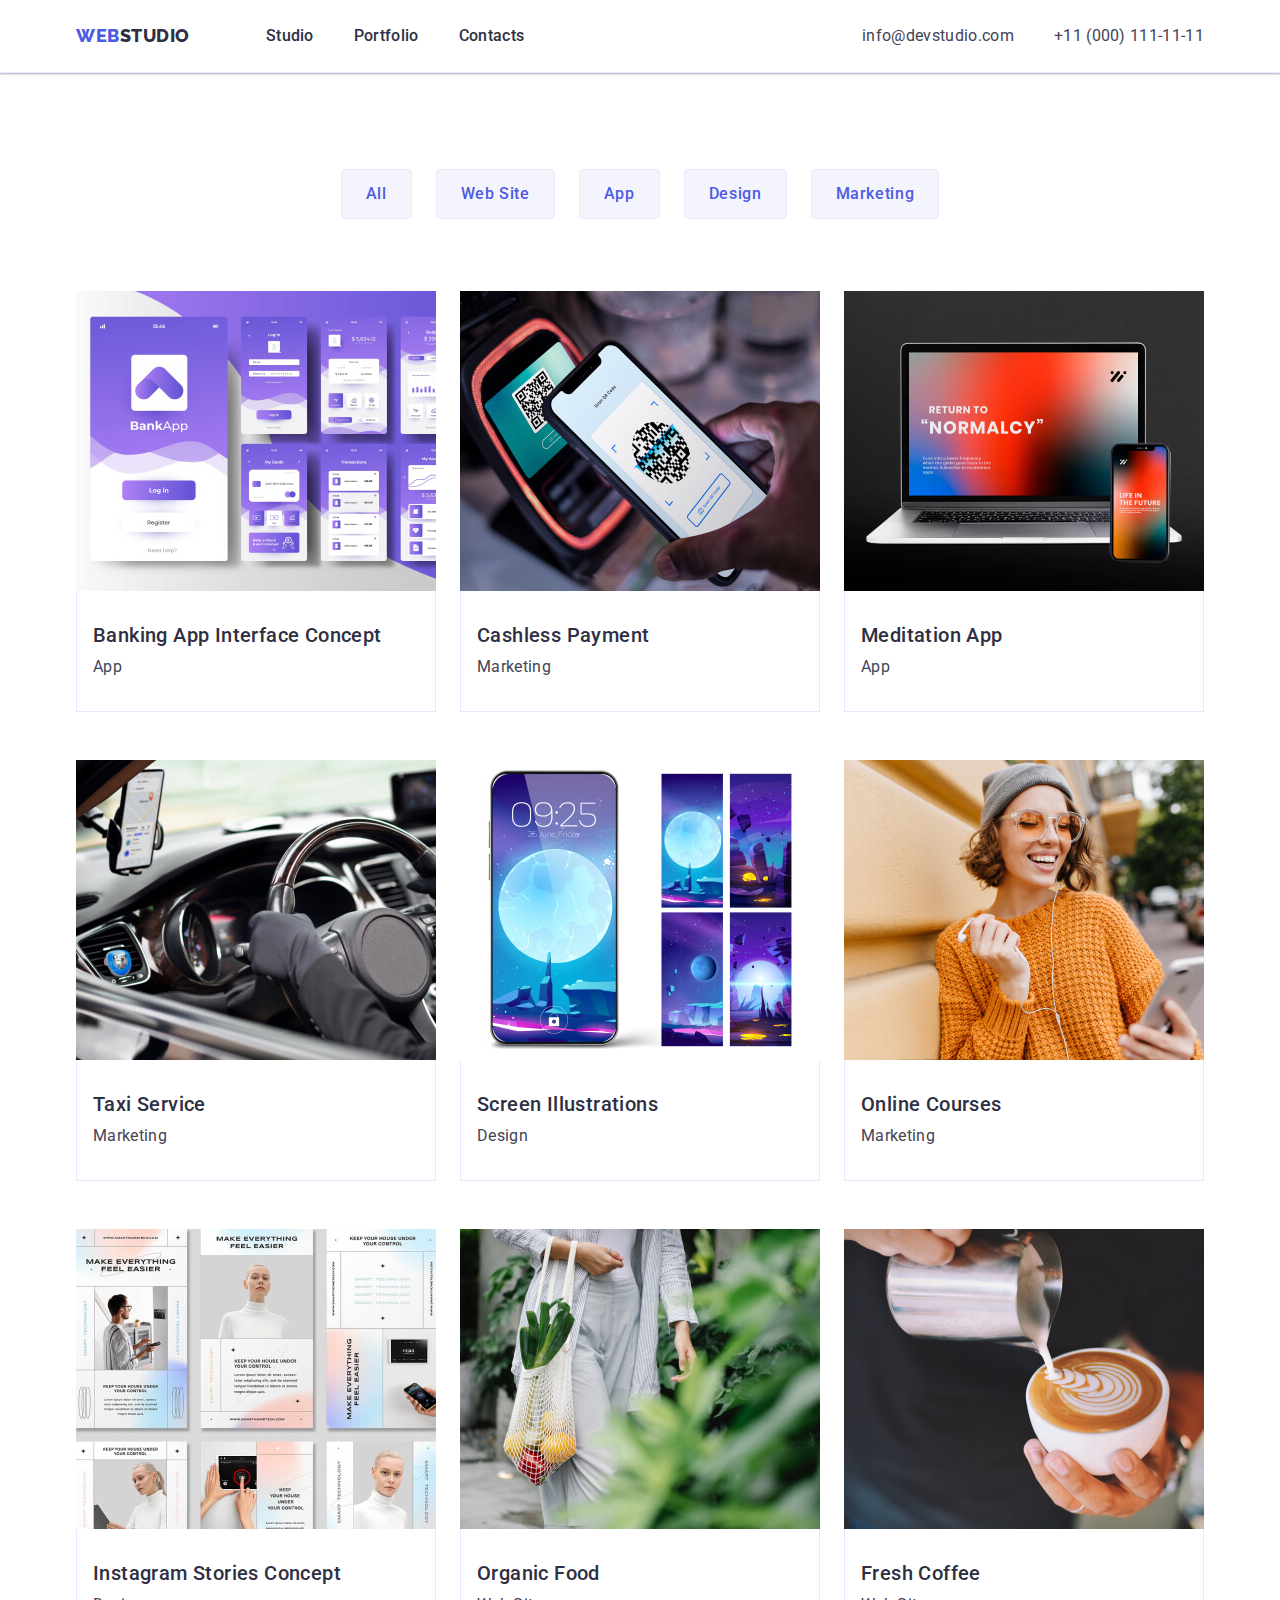
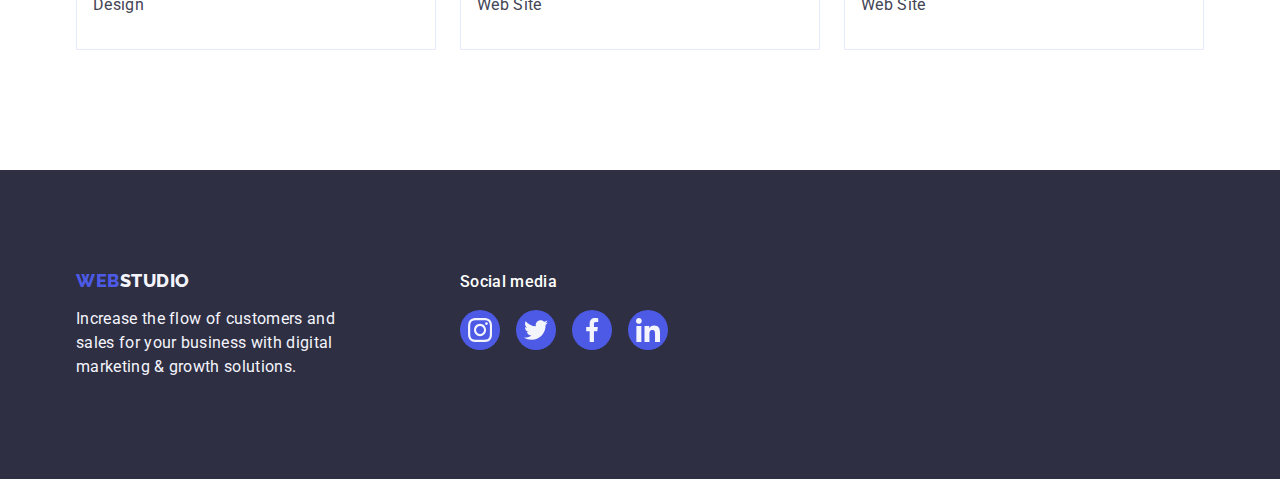
==== portfolio.html @ e70626c7 "Пуреніс файли з дз4" ====
<!DOCTYPE html>
<html lang="en">
  <head>
    <meta charset="UTF-8" />
    <meta http-equiv="X-UA-Compatible" content="IE=edge" />
    <meta name="viewport" content="width=device-width, initial-scale=1.0" />
    <title>Portfolio</title>
    <link rel="preconnect" href="https://fonts.googleapis.com" />
    <link rel="preconnect" href="https://fonts.gstatic.com" crossorigin />
    <link
      href="https://fonts.googleapis.com/css2?family=Raleway:wght@800&family=Roboto:wght@400;500;700&display=swap"
      rel="stylesheet"
    />
    <link
      rel="stylesheet"
      href="https://cdnjs.cloudflare.com/ajax/libs/modern-normalize/1.1.0/modern-normalize.min.css"
    />

    <link rel="stylesheet" href="./css/style.css" />
  </head>
  <body>
    <header class="page-header">
      <!-- Logo -->
      <div class="container main-nav">
        <nav class="main-nav">
          <a class="logo link" href="./index.html"
            >Web<span class="logo-title">Studio</span></a
          >
          <!-- Menu navigation -->
          <ul class="site-nav list">
            <li class="item">
              <a class="link but" href="./index.html">Studio</a>
            </li>
            <li class="item">
              <a class="link but" href="./portfolio.html">Portfolio</a>
            </li>
            <li class="item"><a class="link but" href="">Contacts</a></li>
          </ul>
        </nav>
        <!-- Contacts -->
        <address class="add">
          <ul class="list contact-list">
            <li class="item">
              <a class="link contact" href="mailto:info@devstudio.com"
                >info@devstudio.com</a
              >
            </li>
            <li class="item">
              <a class="link contact" href="tel:+110001111111"
                >+11 (000) 111-11-11</a
              >
            </li>
          </ul>
        </address>
      </div>
    </header>
    <main>
      <!-- Our works -->
      <section class="section portfol">
        <div class="container">
          <h1 class="visually-hidden">Our works</h1>
          <ul class="list btn">
            <li><button type="button" class="link work-button">All</button></li>
            <li>
              <button type="button" class="link work-button">Web Site</button>
            </li>
            <li><button type="button" class="link work-button">App</button></li>
            <li>
              <button type="button" class="link work-button">Design</button>
            </li>
            <li>
              <button type="button" class="link work-button">Marketing</button>
            </li>
          </ul>
          <ul class="list examples">
            <li class="item-work">
              <a class="link hove-link" href="">
                <img
                  src="./images/portfolio/banking-app.jpg"
                  alt="banking app"
                  width="360"
                  height="300"
                />
                <div class="work-container">
                  <h2 class="work-title">Banking App Interface Concept</h2>
                  <p class="section-text-work">App</p>
                </div>
              </a>
            </li>
            <li class="item-work">
              <a class="link hove-link" href="">
                <img
                  src="./images/portfolio/cashless-payment.jpg"
                  alt="terminal and phone"
                  width="360"
                  height="300"
                />
                <div class="work-container">
                  <h2 class="work-title">Cashless Payment</h2>
                  <p class="section-text-work">Marketing</p>
                </div>
              </a>
            </li>
            <li class="item-work">
              <a class="link hove-link" href="">
                <img
                  src="./images/portfolio/meditation-app.jpg"
                  alt="laptop and phone"
                  width="360"
                  height="300"
                />
                <div class="work-container">
                  <h2 class="work-title">Meditation App</h2>
                  <p class="section-text-work">App</p>
                </div>
              </a>
            </li>
            <li class="item-work">
              <a class="link hove-link" href="">
                <img
                  src="./images/portfolio/taxi-service.jpg"
                  alt="hands on the wheel"
                  width="360"
                  height="300"
                />
                <div class="work-container">
                  <h2 class="work-title">Taxi Service</h2>
                  <p class="section-text-work">Marketing</p>
                </div>
              </a>
            </li>
            <li class="item-work">
              <a class="link hove-link" href="">
                <img
                  src="./images/portfolio/screen-illustrations.jpg"
                  alt="phone and four pictures"
                  width="360"
                  height="300"
                />
                <div class="work-container">
                  <h2 class="work-title">Screen Illustrations</h2>
                  <p class="section-text-work">Design</p>
                </div>
              </a>
            </li>
            <li class="item-work">
              <a class="link hove-link" href="">
                <img
                  src="./images/portfolio/online-courses.jpg"
                  alt="girl looks at the phone"
                  width="360"
                  height="300"
                />
                <div class="work-container">
                  <h2 class="work-title">Online Courses</h2>
                  <p class="section-text-work">Marketing</p>
                </div>
              </a>
            </li>
            <li class="item-work">
              <a class="link hove-link" href="">
                <img
                  src="./images/portfolio/instagram-stories-concept.jpg"
                  alt="cards with photos of people and text"
                  width="360"
                  height="300"
                />
                <div class="work-container">
                  <h2 class="work-title">Instagram Stories Concept</h2>
                  <p class="section-text-work">Design</p>
                </div>
              </a>
            </li>
            <li class="item-work">
              <a class="link hove-link" href="">
                <img
                  src="./images/portfolio/organic-food.jpg"
                  alt="bag of fruit"
                  width="360"
                  height="300"
                />
                <div class="work-container">
                  <h2 class="work-title">Organic Food</h2>
                  <p class="section-text-work">Web Site</p>
                </div>
              </a>
            </li>
            <li class="item-work">
              <a class="link hove-link" href="">
                <img
                  src="./images/portfolio/fresh-coffee.jpg"
                  alt="cup of coffee"
                  width="360"
                  height="300"
                />
                <div class="work-container">
                  <h2 class="work-title">Fresh Coffee</h2>
                  <p class="section-text-work">Web Site</p>
                </div>
              </a>
            </li>
          </ul>
        </div>
      </section>
    </main>
    <footer class="footer">
      <div class="container">
        <div class="footer-logo">
          <a class="logo link" href="./index.html"
            >Web<span class="logo-cloud">Studio</span>
          </a>
          <p class="footer-text">
            Increase the flow of customers and sales for your business with
            digital marketing & growth solutions.
          </p>
        </div>
        <div class="footer-media">
          <p class="footer-text-media">Social media</p>
          <ul class="list">
            <li class="footer-item">
              <a href="" class="media-link link">
                <svg class="icon footer-hov" width="24" height="24">
                  <use href="./images/icons.svg#icon-instagram"></use>
                </svg>
              </a>
            </li>
            <li class="footer-item">
              <a href="" class="media-link link">
                <svg class="icon footer-hov" width="24" height="24">
                  <use href="./images/icons.svg#icon-twitter"></use>
                </svg>
              </a>
            </li>
            <li class="footer-item">
              <a href="" class="media-link link">
                <svg class="icon footer-hov" width="24" height="24">
                  <use href="./images/icons.svg#icon-facebook"></use>
                </svg>
              </a>
            </li>
            <li class="footer-item">
              <a href="" class="media-link link">
                <svg class="icon footer-hov" width="24" height="24">
                  <use href="./images/icons.svg#icon-linkedin"></use>
                </svg>
              </a>
            </li>
          </ul>
        </div>
      </div>
    </footer>
  </body>
</html>
---- css/style.css ----
/* Color */
:root {
  --main-background-color: #ffffff;
  --footer-beckgrond-color: #2e2f42;
  --text-footer-section-color: #f4f4fd;
  --hover-focus-color: #404bbf;
  --title-color: #2e2f42;
  --text-color: #434455;
  --hairlines-button-color: #e7e9fc;
  --blue-text-color: #4d5ae5;
  --customers-icon-color: #8e8f99;
}

/* Утиліти */
h1,
h2,
h3,
h4,
h5,
h6,
ul,
p {
  margin: 0;
  padding: 0;
}

img {
  display: block;
}

.list {
  list-style: none;
}

.transform {
  text-transform: capitalize;
}

body {
  font-family: "Roboto", sans-serif;

  color: var(--text-color);
  background-color: var(--main-background-color);
  font-size: 16px;
  letter-spacing: 0.02em;
}
/* параметри контейнера */
.container {
  width: 1158px;
  margin: 0 auto;
  /* outline: 1px solid tomato; */
  padding: 0 15px;
}

/* Хедер */
.main-nav {
  display: flex;
  align-items: center;
  margin-right: auto;
}

/* Logo */
.logo {
  font-family: "Raleway", sans-serif;
  text-transform: uppercase;
  color: var(--blue-text-color);
  font-weight: 800;
  font-size: 18px;
  line-height: 1.17;
  letter-spacing: 0.03em;
  margin-right: 76px;
}
.logo-title {
  color: var(--title-color);
}

.link {
  text-decoration: none;
}

/* Page header */
.page-header {
  background-color: var(--main-background-color);
  border-bottom: 1px solid var(--hairlines-button-color);
  box-shadow: 0px 2px 1px rgba(46, 47, 66, 0.08),
    0px 1px 1px rgba(46, 47, 66, 0.16), 0px 1px 6px rgba(46, 47, 66, 0.08);
}

/* Menu navigation */
.site-nav .link {
  display: block;
  padding-top: 24px;
  padding-bottom: 24px;

  color: var(--title-color);
  text-decoration: none;
  font-weight: 500;
  font-size: 16px;
  line-height: 1.5;
}
.contact-list .link {
  display: block;
  padding-top: 24px;
  padding-bottom: 24px;
}
.site-nav {
  display: flex;
  align-items: center;
  gap: 40px;
}
.site-nav .link:hover,
.site-nav .link:focus {
  color: var(--hover-focus-color);
}
.but {
  color: var(--title-color);
}
/* Contacts */
.add {
  font-style: normal;
}
.list.contact-list {
  display: flex;
  gap: 40px;
}
.contact {
  color: var(--text-color);
  text-decoration: none;
  line-height: 1.5;
}
.list .contact:hover,
.list .contact:focus {
  color: var(--hover-focus-color);
}
/* hero section */
.hero {
  padding-top: 188px;
  padding-bottom: 188px;
  text-align: center;
  margin-left: auto;
  margin-right: auto;

  background-color: var(--footer-beckgrond-color);
  background-image: linear-gradient(
      rgba(46, 47, 66, 0.7),
      rgba(46, 47, 66, 0.7)
    ),
    url(../images/background-hero.jpg);

  background-position: center;
  max-width: 1440px;
  height: 600px;
  background-repeat: no-repeat;
  background-size: cover;
}
.hero-title {
  color: var(--main-background-color);

  font-size: 56px;
  line-height: 1.07;

  letter-spacing: 0.02em;

  margin-bottom: 48px;
  margin-left: auto;
  margin-right: auto;
  max-width: 496px;
}
/* button */
.button {
  display: block;
  min-width: 169px;
  height: 56px;
  padding: 16px 32px;
  margin: auto;

  color: var(--main-background-color);
  background-color: var(--blue-text-color);
  border: none;
  border-radius: 4px;
  cursor: pointer;

  font-family: inherit;
  font-weight: 500;
  font-size: 16px;
  line-height: 1.5;
  letter-spacing: 0.04em;
  box-shadow: 0px 4px 4px rgba(0, 0, 0, 0.15);
}
.hero .button:hover,
.hero .button:focus {
  background-color: var(--hover-focus-color);
}

/* Our qualities section */
.visually-hidden {
  position: absolute;
  width: 1px;
  height: 1px;
  margin: -1px;
  border: 0;
  padding: 0;

  white-space: nowrap;
  clip-path: inset(100%);
  clip: rect(0 0 0 0);
  overflow: hidden;
}
.section.qua {
  padding: 120px 0;
}
.section-title {
  color: var(--title-color);

  font-size: 36px;
  line-height: 1.1;
  text-align: center;
  letter-spacing: 0.02em;

  margin-bottom: 72px;
}
.section-text {
  color: var(--text-color);
  font-weight: 400;
  line-height: 1.5;
  margin-bottom: 8px;
}

.list.qua {
  display: flex;
  gap: 24px;
}

.list.qua .item {
  width: 264px;
  margin: 0;
}

.icon-background {
  display: flex;
  align-items: center;
  justify-content: center;
  width: 264px;
  height: 112px;
  border-radius: 4px;
  margin-bottom: 8px;
  background-color: var(--text-footer-section-color);
}

/* пробую іконки в Our qualities через :before */

/* .list.qua .item::before {
  content: "";
  display: block;
  height: 112px;
  background-color: var(--text-footer-section-color);
  margin-bottom: 8px;
  border-radius: 4px;
  background-repeat: no-repeat;
  background-position: center;
  padding-bottom: 24px;
  padding-top: 24px;
}
.icon-antena::before {
  background-image: url(../images/svg/antenna.svg);
}
.icon-clock::before {
  background-image: url(../images/svg/clock.svg);
}
.icon-diagrama::before {
  background-image: url(../images/svg/diagrama.svg);
}
.icon-cosmonavt::before {
  background-image: url(../images/svg/cosmonavt.svg);
} */
/* What are we doing */
.section.doing {
  padding-bottom: 120px;
}
.list.doing {
  display: flex;
  gap: 24px;
}
.list.doing .item {
  margin: 0;
  width: calc((100% - 48px) / 3);
}

/* Our Team section */
.item.border {
  border-radius: 0 0 4px 4px;
  background: #ffffff;
  box-shadow: 0px 1px 6px rgba(46, 47, 66, 0.08),
    0px 1px 1px rgba(46, 47, 66, 0.16), 0px 2px 1px rgba(46, 47, 66, 0.08);
}
.section.team {
  background-color: var(--text-footer-section-color);
  padding-bottom: 120px;
  padding-top: 120px;
}
.section-qualities,
.section-name {
  color: var(--title-color);

  font-weight: 500;
  font-size: 20px;
  line-height: 1.2;
  letter-spacing: 0.02em;

  margin-bottom: 8px;
}
.team-container {
  padding: 32px 0;
  text-align: center;
}

.list.team {
  display: flex;
  gap: 24px;
}
.list.team .item {
  margin: 0;
  background-color: var(--main-background-color);
}
.media-list {
  height: 40px;

  display: flex;
  gap: 24px;
  justify-content: center;
  align-items: center;
}

.icon {
  fill: var(--text-footer-section-color);
}
.media-link {
  display: flex;
  background-color: var(--blue-text-color);
  height: 40px;
  width: 40px;
  border-radius: 50%;
  justify-content: center;
  align-items: center;
}
.media-link:hover,
.media-link:focus {
  background-color: var(--hover-focus-color);
}

/* customers */
.customers {
  padding-top: 120px;
  padding-bottom: 120px;
}
.customers-list {
  display: flex;
  gap: 24px;
  justify-content: center;
  align-items: center;
}
.customers-item .link {
  display: flex;
  align-items: center;
  justify-content: center;

  width: 168px;
  height: 88px;

  border: 1px solid #8e8f99;
  border-radius: 4px;
  color: var(--customers-icon-color);
}

.customers-item .link:hover,
.customers-item .link:focus {
  border-color: #404bbf;
}
.customers-item .link:hover,
.customers-item .link:focus {
  color: #404bbf;
}

.customers-icon {
  fill: currentColor;
}

/* footer */
.footer {
  background-color: var(--footer-beckgrond-color);
  padding-top: 100px;
  padding-bottom: 100px;
}
.footer-text {
  color: var(--text-footer-section-color);
  font-weight: 400;
  font-size: 16px;
  line-height: 1.5;
  width: 264px;
}

/* .footer-text.media {
  font-weight: 500;
  color: var(--main-background-color);
} */

.logo-cloud {
  color: var(--text-footer-section-color);
}
footer .logo.link {
  display: inline-block;
  margin-bottom: 16px;
  margin-right: 0;
}
.footer .container {
  display: flex;
  align-items: baseline;
}
.footer-logo {
  margin-right: 120px;
}

.footer-text-media {
  margin-bottom: 16px;

  font-size: 16px;
  line-height: 1.5;
  font-weight: 500;
  color: var(--main-background-color);
}

.footer-media .media-link:hover,
.footer-media .media-link:focus {
  background-color: #31d0aa;
}
.footer-media .list {
  display: flex;
  height: 40px;
  gap: 16px;
  align-items: center;
}

/* Стилі Portfolio */
.section .work-button {
  color: var(--blue-text-color);
  background-color: var(--text-footer-section-color);
  border: 1px solid var(--hairlines-button-color);
  border-radius: 4px;
  cursor: pointer;
  padding: 12px 24px;

  font-family: inherit;
  font-weight: 500;
  font-size: 16px;
  line-height: 1.5;
  letter-spacing: 0.04em;
}

.section .work-button:hover,
.section .work-button:focus {
  color: var(--main-background-color);
  background-color: var(--hover-focus-color);
  border: 1px solid transparent;
  box-shadow: 0px 3px 1px rgba(0, 0, 0, 0.1), 0px 2px 1px rgba(0, 0, 0, 0.08),
    0px 2px 2px rgba(0, 0, 0, 0.12);
}
.work-title {
  color: var(--title-color);
  letter-spacing: 0.02em;
  font-weight: 500;
  font-size: 20px;
  line-height: 1.2;
  margin-bottom: 8px;
}

.section-text-work {
  color: var(--text-color);
  font-weight: 400;
  line-height: 1.5;
}

.list.btn {
  display: flex;
  justify-content: center;
  gap: 24px;

  margin-bottom: 72px;
}
.section.portfol {
  padding-bottom: 120px;
  padding: 96px 0 120px;
}

.list.examples {
  display: flex;
  flex-wrap: wrap;
  row-gap: 48px;
  column-gap: 24px;
}
.examples .link {
  display: block;
}
.work-container {
  padding: 32px 16px;
  border: 1px solid var(--hairlines-button-color);
  border-top: none;
}
.item-work {
  width: calc((100% - 48px) / 3);
}
.link.hove-link:hover,
.link.hove-link:focus {
  box-shadow: 0px 1px 6px rgba(46, 47, 66, 0.08),
    0px 1px 1px rgba(46, 47, 66, 0.16), 0px 2px 1px rgba(46, 47, 66, 0.08);
}

.item-work:nth-child(3n) {
  margin-right: 0;
}
.item-work:nth-last-child(-n + 3) {
  margin-bottom: 0;
}
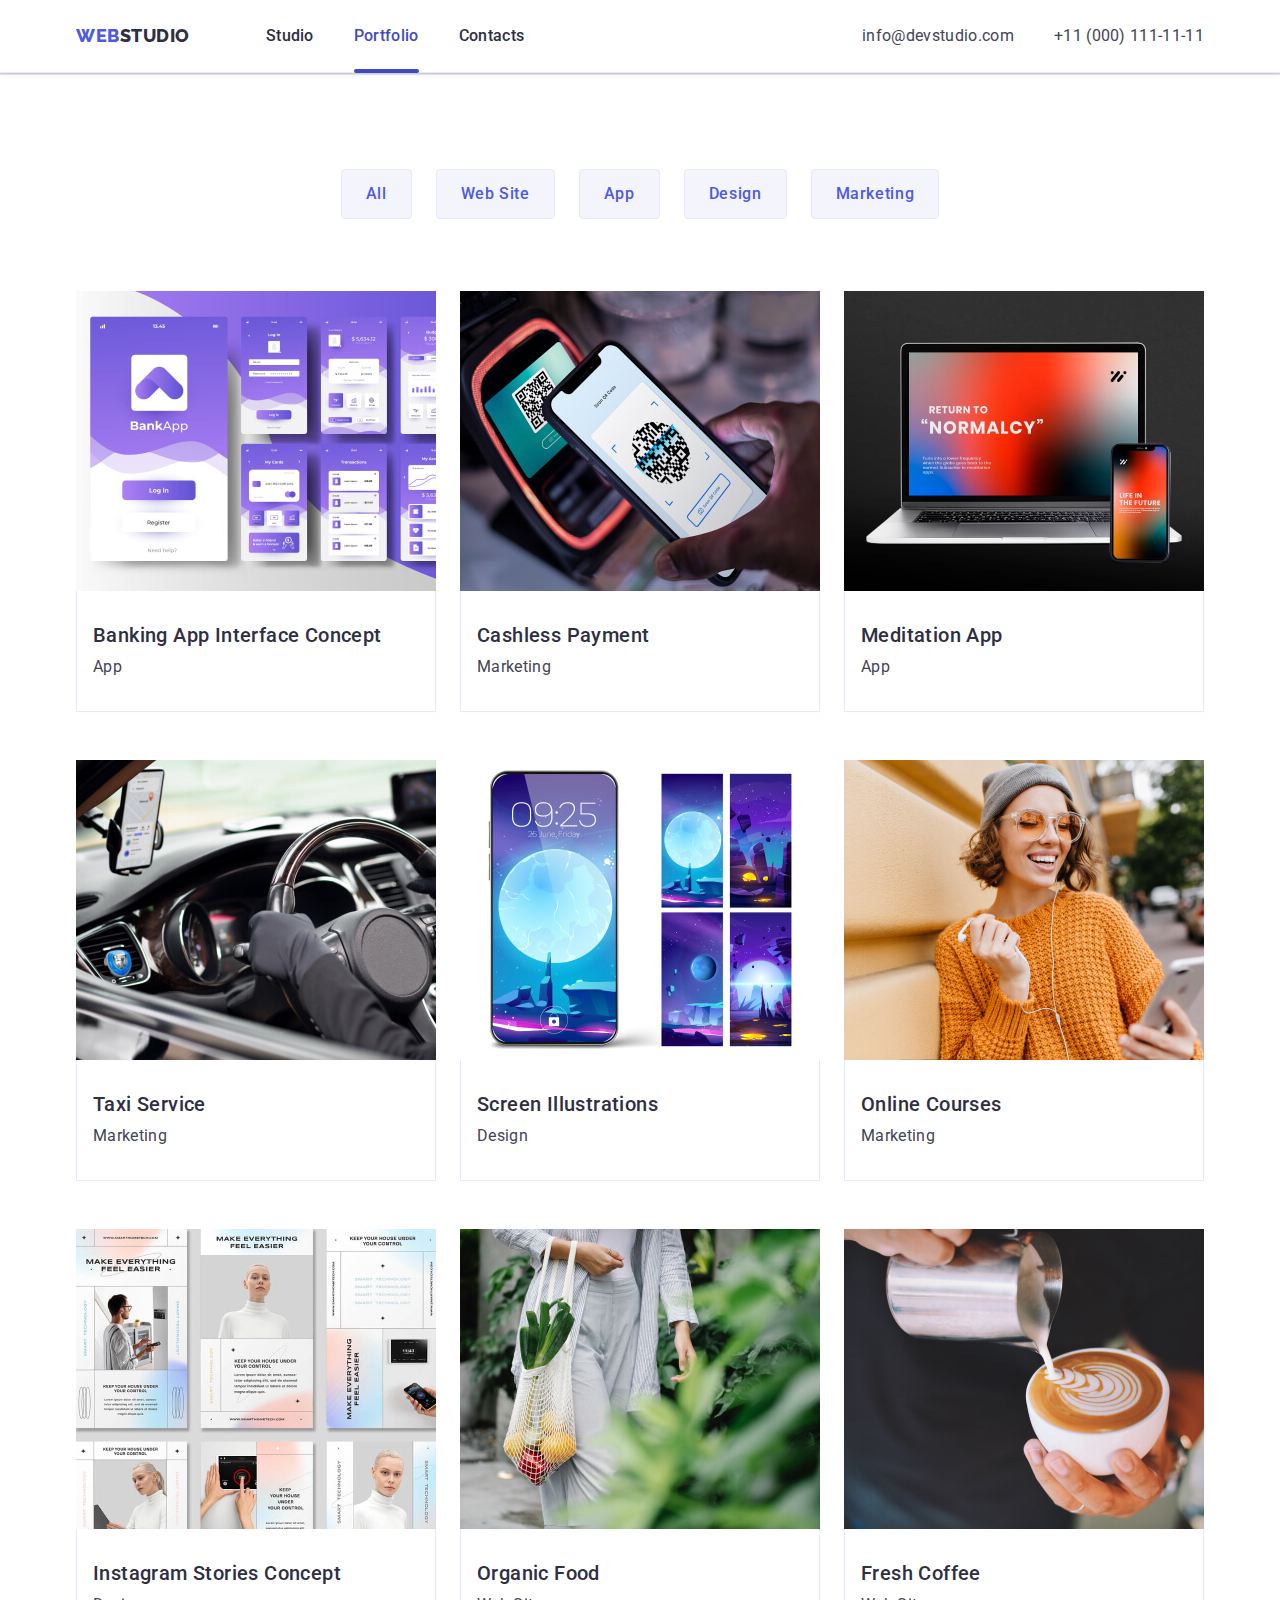
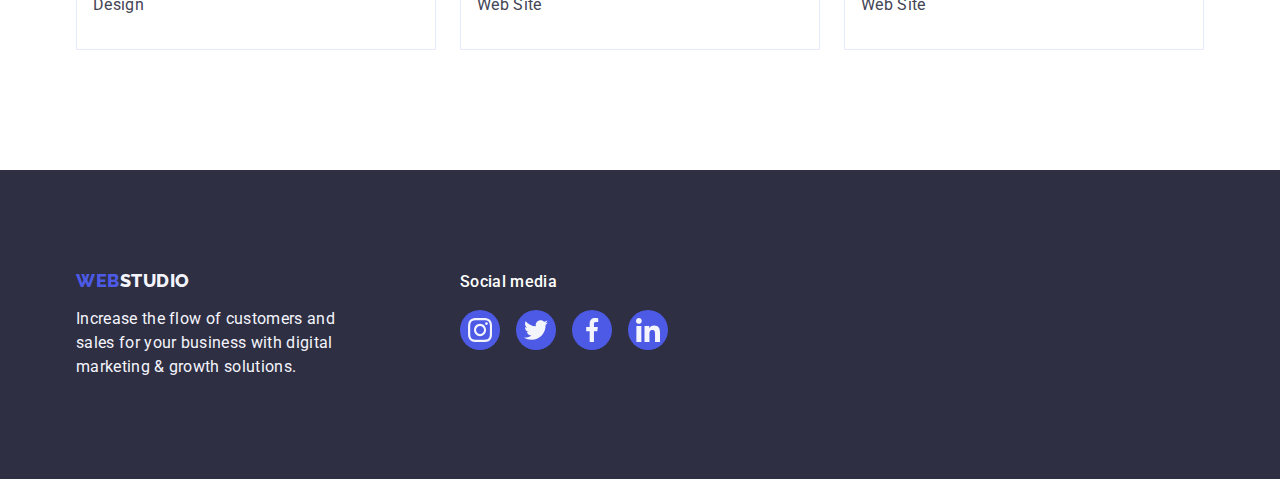
==== commit 693adf6c: "ДЗ5 додав альтернативний текст, анімацію на активні елементи" ====
--- a/portfolio.html
+++ b/portfolio.html
@@ -32,7 +32,7 @@
               <a class="link but" href="./index.html">Studio</a>
             </li>
             <li class="item">
-              <a class="link but" href="./portfolio.html">Portfolio</a>
+              <a class="link but current" href="./portfolio.html">Portfolio</a>
             </li>
             <li class="item"><a class="link but" href="">Contacts</a></li>
           </ul>
@@ -75,12 +75,19 @@
           <ul class="list examples">
             <li class="item-work">
               <a class="link hove-link" href="">
-                <img
-                  src="./images/portfolio/banking-app.jpg"
-                  alt="banking app"
-                  width="360"
-                  height="300"
-                />
+                <div class="portfolio-overlay">
+                  <img
+                    src="./images/portfolio/banking-app.jpg"
+                    alt="banking app"
+                    width="360"
+                    height="300"
+                  />
+                  <p class="portfolio-overlay-text">
+                    14 Stylish and User-Friendly App Design Concepts · Task
+                    Manager App · Calorie Tracker App · Exotic Fruit Ecommerce
+                    App · Cloud Storage App
+                  </p>
+                </div>
                 <div class="work-container">
                   <h2 class="work-title">Banking App Interface Concept</h2>
                   <p class="section-text-work">App</p>
@@ -89,12 +96,19 @@
             </li>
             <li class="item-work">
               <a class="link hove-link" href="">
-                <img
-                  src="./images/portfolio/cashless-payment.jpg"
-                  alt="terminal and phone"
-                  width="360"
-                  height="300"
-                />
+                <div class="portfolio-overlay">
+                  <img
+                    src="./images/portfolio/cashless-payment.jpg"
+                    alt="terminal and phone"
+                    width="360"
+                    height="300"
+                  />
+                  <p class="portfolio-overlay-text">
+                    14 Stylish and User-Friendly App Design Concepts · Task
+                    Manager App · Calorie Tracker App · Exotic Fruit Ecommerce
+                    App · Cloud Storage App
+                  </p>
+                </div>
                 <div class="work-container">
                   <h2 class="work-title">Cashless Payment</h2>
                   <p class="section-text-work">Marketing</p>
@@ -103,12 +117,19 @@
             </li>
             <li class="item-work">
               <a class="link hove-link" href="">
-                <img
-                  src="./images/portfolio/meditation-app.jpg"
-                  alt="laptop and phone"
-                  width="360"
-                  height="300"
-                />
+                <div class="portfolio-overlay">
+                  <img
+                    src="./images/portfolio/meditation-app.jpg"
+                    alt="laptop and phone"
+                    width="360"
+                    height="300"
+                  />
+                  <p class="portfolio-overlay-text">
+                    14 Stylish and User-Friendly App Design Concepts · Task
+                    Manager App · Calorie Tracker App · Exotic Fruit Ecommerce
+                    App · Cloud Storage App
+                  </p>
+                </div>
                 <div class="work-container">
                   <h2 class="work-title">Meditation App</h2>
                   <p class="section-text-work">App</p>
@@ -117,12 +138,19 @@
             </li>
             <li class="item-work">
               <a class="link hove-link" href="">
-                <img
-                  src="./images/portfolio/taxi-service.jpg"
-                  alt="hands on the wheel"
-                  width="360"
-                  height="300"
-                />
+                <div class="portfolio-overlay">
+                  <img
+                    src="./images/portfolio/taxi-service.jpg"
+                    alt="hands on the wheel"
+                    width="360"
+                    height="300"
+                  />
+                  <p class="portfolio-overlay-text">
+                    14 Stylish and User-Friendly App Design Concepts · Task
+                    Manager App · Calorie Tracker App · Exotic Fruit Ecommerce
+                    App · Cloud Storage App
+                  </p>
+                </div>
                 <div class="work-container">
                   <h2 class="work-title">Taxi Service</h2>
                   <p class="section-text-work">Marketing</p>
@@ -131,12 +159,19 @@
             </li>
             <li class="item-work">
               <a class="link hove-link" href="">
-                <img
-                  src="./images/portfolio/screen-illustrations.jpg"
-                  alt="phone and four pictures"
-                  width="360"
-                  height="300"
-                />
+                <div class="portfolio-overlay">
+                  <img
+                    src="./images/portfolio/screen-illustrations.jpg"
+                    alt="phone and four pictures"
+                    width="360"
+                    height="300"
+                  />
+                  <p class="portfolio-overlay-text">
+                    14 Stylish and User-Friendly App Design Concepts · Task
+                    Manager App · Calorie Tracker App · Exotic Fruit Ecommerce
+                    App · Cloud Storage App
+                  </p>
+                </div>
                 <div class="work-container">
                   <h2 class="work-title">Screen Illustrations</h2>
                   <p class="section-text-work">Design</p>
@@ -145,12 +180,19 @@
             </li>
             <li class="item-work">
               <a class="link hove-link" href="">
-                <img
-                  src="./images/portfolio/online-courses.jpg"
-                  alt="girl looks at the phone"
-                  width="360"
-                  height="300"
-                />
+                <div class="portfolio-overlay">
+                  <img
+                    src="./images/portfolio/online-courses.jpg"
+                    alt="girl looks at the phone"
+                    width="360"
+                    height="300"
+                  />
+                  <p class="portfolio-overlay-text">
+                    14 Stylish and User-Friendly App Design Concepts · Task
+                    Manager App · Calorie Tracker App · Exotic Fruit Ecommerce
+                    App · Cloud Storage App
+                  </p>
+                </div>
                 <div class="work-container">
                   <h2 class="work-title">Online Courses</h2>
                   <p class="section-text-work">Marketing</p>
@@ -159,12 +201,19 @@
             </li>
             <li class="item-work">
               <a class="link hove-link" href="">
-                <img
-                  src="./images/portfolio/instagram-stories-concept.jpg"
-                  alt="cards with photos of people and text"
-                  width="360"
-                  height="300"
-                />
+                <div class="portfolio-overlay">
+                  <img
+                    src="./images/portfolio/instagram-stories-concept.jpg"
+                    alt="cards with photos of people and text"
+                    width="360"
+                    height="300"
+                  />
+                  <p class="portfolio-overlay-text">
+                    14 Stylish and User-Friendly App Design Concepts · Task
+                    Manager App · Calorie Tracker App · Exotic Fruit Ecommerce
+                    App · Cloud Storage App
+                  </p>
+                </div>
                 <div class="work-container">
                   <h2 class="work-title">Instagram Stories Concept</h2>
                   <p class="section-text-work">Design</p>
@@ -173,12 +222,19 @@
             </li>
             <li class="item-work">
               <a class="link hove-link" href="">
-                <img
-                  src="./images/portfolio/organic-food.jpg"
-                  alt="bag of fruit"
-                  width="360"
-                  height="300"
-                />
+                <div class="portfolio-overlay">
+                  <img
+                    src="./images/portfolio/organic-food.jpg"
+                    alt="bag of fruit"
+                    width="360"
+                    height="300"
+                  />
+                  <p class="portfolio-overlay-text">
+                    14 Stylish and User-Friendly App Design Concepts · Task
+                    Manager App · Calorie Tracker App · Exotic Fruit Ecommerce
+                    App · Cloud Storage App
+                  </p>
+                </div>
                 <div class="work-container">
                   <h2 class="work-title">Organic Food</h2>
                   <p class="section-text-work">Web Site</p>
@@ -187,12 +243,19 @@
             </li>
             <li class="item-work">
               <a class="link hove-link" href="">
-                <img
-                  src="./images/portfolio/fresh-coffee.jpg"
-                  alt="cup of coffee"
-                  width="360"
-                  height="300"
-                />
+                <div class="portfolio-overlay">
+                  <img
+                    src="./images/portfolio/fresh-coffee.jpg"
+                    alt="cup of coffee"
+                    width="360"
+                    height="300"
+                  />
+                  <p class="portfolio-overlay-text">
+                    14 Stylish and User-Friendly App Design Concepts · Task
+                    Manager App · Calorie Tracker App · Exotic Fruit Ecommerce
+                    App · Cloud Storage App
+                  </p>
+                </div>
                 <div class="work-container">
                   <h2 class="work-title">Fresh Coffee</h2>
                   <p class="section-text-work">Web Site</p>
--- a/css/style.css
+++ b/css/style.css
@@ -87,6 +87,27 @@
 }
 
 /* Menu navigation */
+.link.but.current {
+  color: var(--hover-focus-color);
+
+  position: relative;
+}
+.link.but {
+  transition: color 250ms cubic-bezier(0.4, 0, 0.2, 1);
+}
+.current::after {
+  position: absolute;
+
+  display: block;
+  content: "";
+  width: 100%;
+
+  height: 4px;
+  border-radius: 2px;
+  bottom: -1px;
+  background-color: var(--hover-focus-color);
+}
+
 .site-nav .link {
   display: block;
   padding-top: 24px;
@@ -127,6 +148,7 @@
   color: var(--text-color);
   text-decoration: none;
   line-height: 1.5;
+  transition: color 250ms cubic-bezier(0.4, 0, 0.2, 1);
 }
 .list .contact:hover,
 .list .contact:focus {
@@ -186,6 +208,8 @@
   line-height: 1.5;
   letter-spacing: 0.04em;
   box-shadow: 0px 4px 4px rgba(0, 0, 0, 0.15);
+
+  transition: background-color 250ms cubic-bezier(0.4, 0, 0.2, 1);
 }
 .hero .button:hover,
 .hero .button:focus {
@@ -342,6 +366,7 @@
   border-radius: 50%;
   justify-content: center;
   align-items: center;
+  transition: background-color 250ms cubic-bezier(0.4, 0, 0.2, 1);
 }
 .media-link:hover,
 .media-link:focus {
@@ -370,6 +395,9 @@
   border: 1px solid #8e8f99;
   border-radius: 4px;
   color: var(--customers-icon-color);
+
+  transition: border-color 250ms cubic-bezier(0.4, 0, 0.2, 1),
+    color 250ms cubic-bezier(0.4, 0, 0.2, 1);
 }
 
 .customers-item .link:hover,
@@ -454,6 +482,9 @@
   font-size: 16px;
   line-height: 1.5;
   letter-spacing: 0.04em;
+
+  transition: background-color 250ms cubic-bezier(0.4, 0, 0.2, 1),
+    color 250ms cubic-bezier(0.4, 0, 0.2, 1);
 }
 
 .section .work-button:hover,
@@ -508,6 +539,9 @@
 .item-work {
   width: calc((100% - 48px) / 3);
 }
+.link.hove-link {
+  transition: box-shadow 250ms cubic-bezier(0.4, 0, 0.2, 1);
+}
 .link.hove-link:hover,
 .link.hove-link:focus {
   box-shadow: 0px 1px 6px rgba(46, 47, 66, 0.08),
@@ -520,3 +554,30 @@
 .item-work:nth-last-child(-n + 3) {
   margin-bottom: 0;
 }
+.portfolio-overlay {
+  position: relative;
+  overflow: hidden;
+}
+.portfolio-overlay-text {
+  color: var(--text-footer-section-color);
+  line-height: 1.5;
+  font-weight: 400;
+  padding: 40px 32px;
+  opacity: 0;
+
+  position: absolute;
+  left: 0;
+  top: 0;
+  width: 100%;
+  height: 100%;
+  background-color: var(--blue-text-color);
+
+  transform: translateY(100%);
+
+  transition: transform 250ms cubic-bezier(0.4, 0, 0.2, 1);
+}
+.link:hover .portfolio-overlay-text,
+.link:focus .portfolio-overlay-text {
+  transform: translateY(0%);
+  opacity: 1;
+}
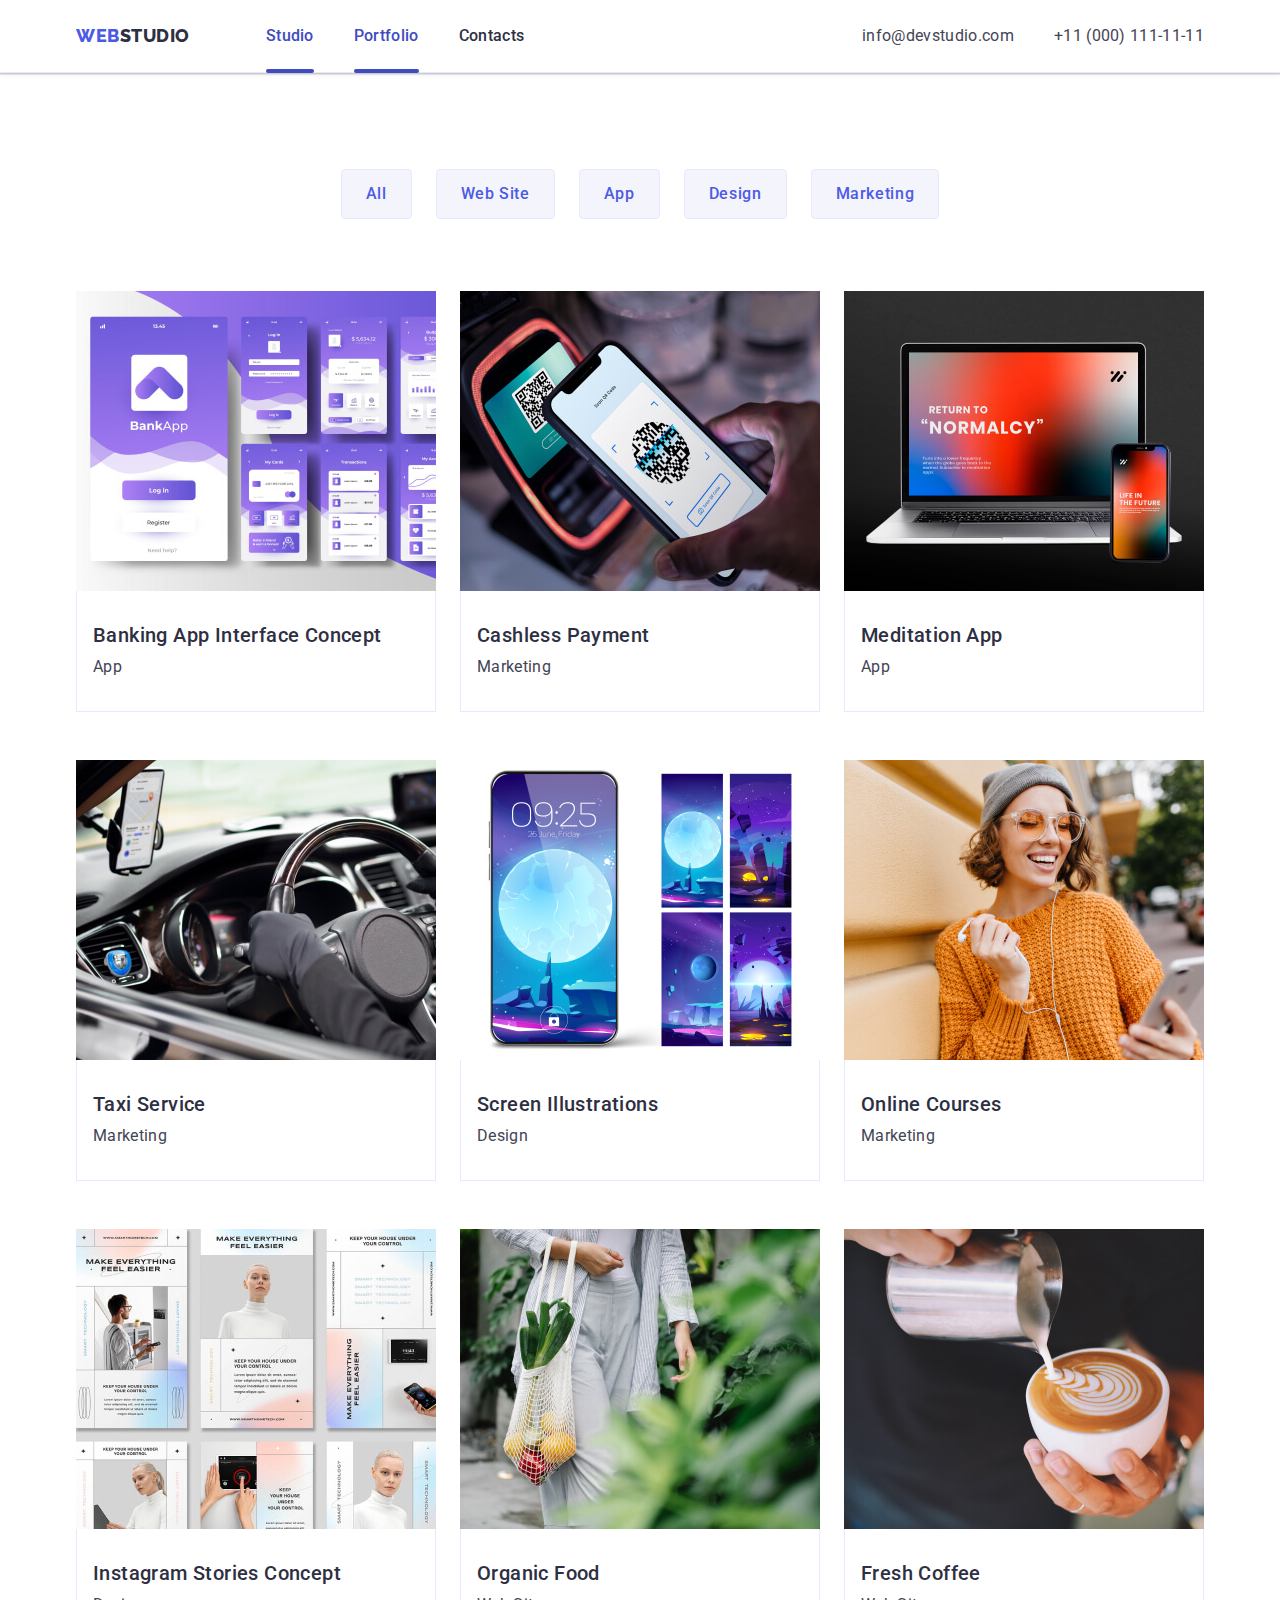
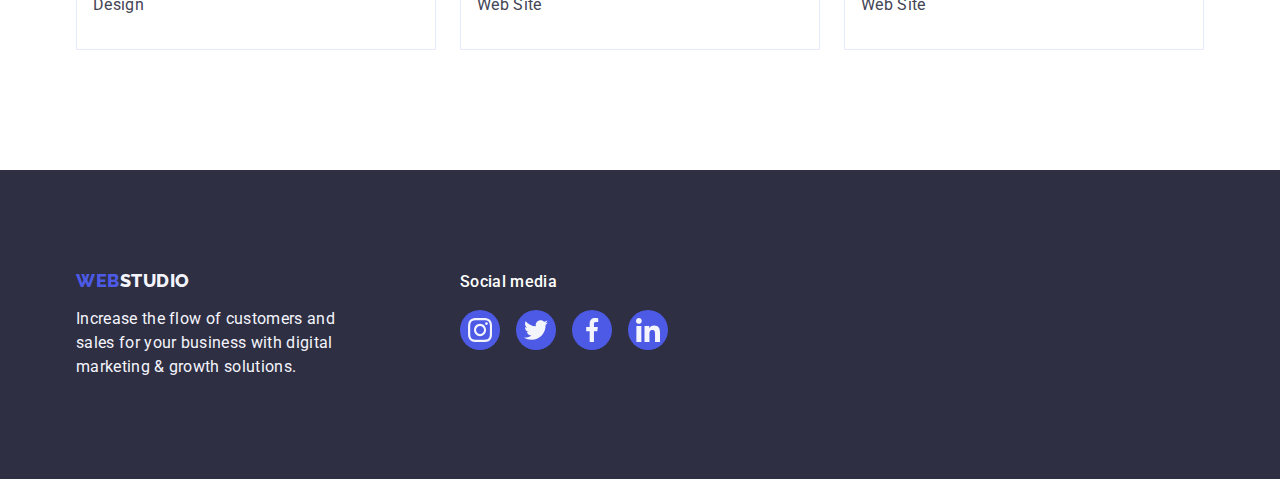
==== commit 152da920: "виправив помилки які вказала автоперевірка" ====
--- a/portfolio.html
+++ b/portfolio.html
@@ -29,7 +29,7 @@
           <!-- Menu navigation -->
           <ul class="site-nav list">
             <li class="item">
-              <a class="link but" href="./index.html">Studio</a>
+              <a class="link but current" href="./index.html">Studio</a>
             </li>
             <li class="item">
               <a class="link but current" href="./portfolio.html">Portfolio</a>
--- a/css/style.css
+++ b/css/style.css
@@ -97,9 +97,10 @@
 }
 .current::after {
   position: absolute;
+  content: "";
 
   display: block;
-  content: "";
+
   width: 100%;
 
   height: 4px;
@@ -468,6 +469,71 @@
   align-items: center;
 }
 
+/* Модальне вікно */
+
+.backdrop {
+  position: fixed;
+  top: 0;
+  left: 0;
+  width: 100%;
+  height: 100%;
+
+  background: rgba(46, 47, 66, 0.4);
+
+  transition: opacity 250ms cubic-bezier(0.4, 0, 0.2, 1),
+    visibility 250ms cubic-bezier(0.4, 0, 0.2, 1);
+}
+
+.modal {
+  position: absolute;
+  top: 50%;
+  left: 50%;
+  transform: translate(-50%, -50%);
+
+  width: 408px;
+  min-height: 576px;
+  background: #fcfcfc;
+  box-shadow: 0px 1px 1px rgba(0, 0, 0, 0.14), 0px 1px 3px rgba(0, 0, 0, 0.12),
+    0px 2px 1px rgba(0, 0, 0, 0.2);
+  border-radius: 4px;
+  transition: transform 250ms cubic-bezier(0.4, 0, 0.2, 1);
+}
+.is-hidden {
+  opacity: 0;
+  visibility: hidden;
+  pointer-events: none;
+
+  transform: scale(0%);
+}
+.close-btn-modal {
+  position: absolute;
+  top: 24px;
+  right: 24px;
+  display: flex;
+  justify-content: center;
+  align-items: center;
+
+  width: 24px;
+  height: 24px;
+  border-radius: 50%;
+  padding: 0;
+  cursor: pointer;
+  background-color: #e7e9fc;
+  border: 1px solid rgba(0, 0, 0, 0.1);
+  transition: background-color 250ms cubic-bezier(0.4, 0, 0.2, 1),
+    border 250ms cubic-bezier(0.4, 0, 0.2, 1);
+}
+.modal-icon-close {
+  transition: fill 250ms cubic-bezier(0.4, 0, 0.2, 1);
+}
+
+.close-btn-modal:hover,
+.close-btn-modal:focus {
+  border: none;
+  background-color: var(--hover-focus-color);
+  fill: #ffffff;
+}
+
 /* Стилі Portfolio */
 .section .work-button {
   color: var(--blue-text-color);
@@ -484,7 +550,9 @@
   letter-spacing: 0.04em;
 
   transition: background-color 250ms cubic-bezier(0.4, 0, 0.2, 1),
-    color 250ms cubic-bezier(0.4, 0, 0.2, 1);
+    color 250ms cubic-bezier(0.4, 0, 0.2, 1),
+    border-color 250ms cubic-bezier(0.4, 0, 0.2, 1),
+    box-shadow 250ms cubic-bezier(0.4, 0, 0.2, 1);
 }
 
 .section .work-button:hover,
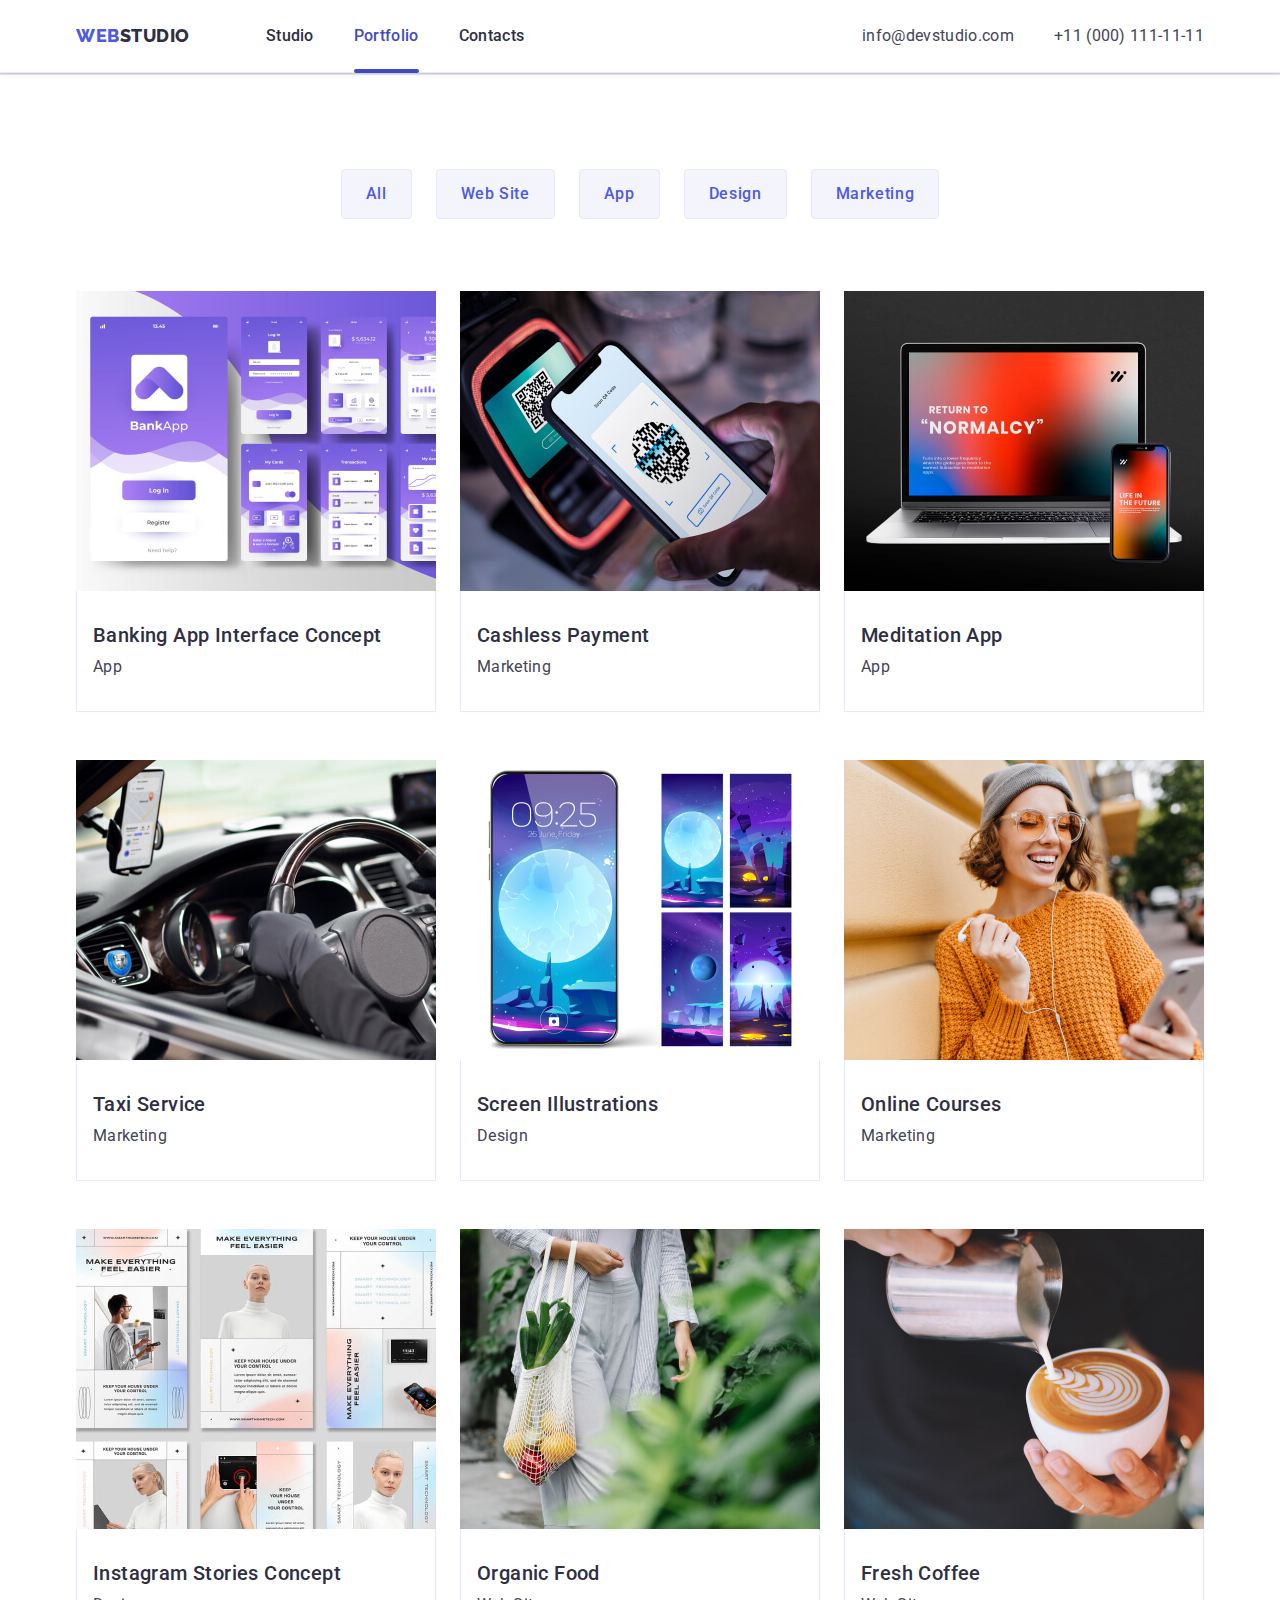
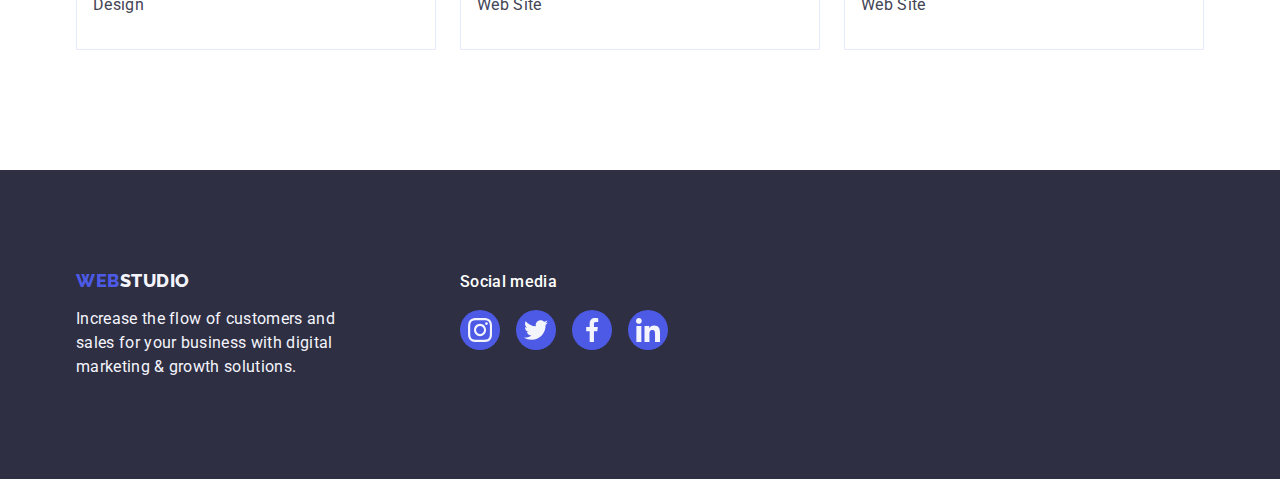
==== commit 6e2b9e84: "Update portfolio.html" ====
--- a/portfolio.html
+++ b/portfolio.html
@@ -29,7 +29,7 @@
           <!-- Menu navigation -->
           <ul class="site-nav list">
             <li class="item">
-              <a class="link but current" href="./index.html">Studio</a>
+              <a class="link but" href="./index.html">Studio</a>
             </li>
             <li class="item">
               <a class="link but current" href="./portfolio.html">Portfolio</a>
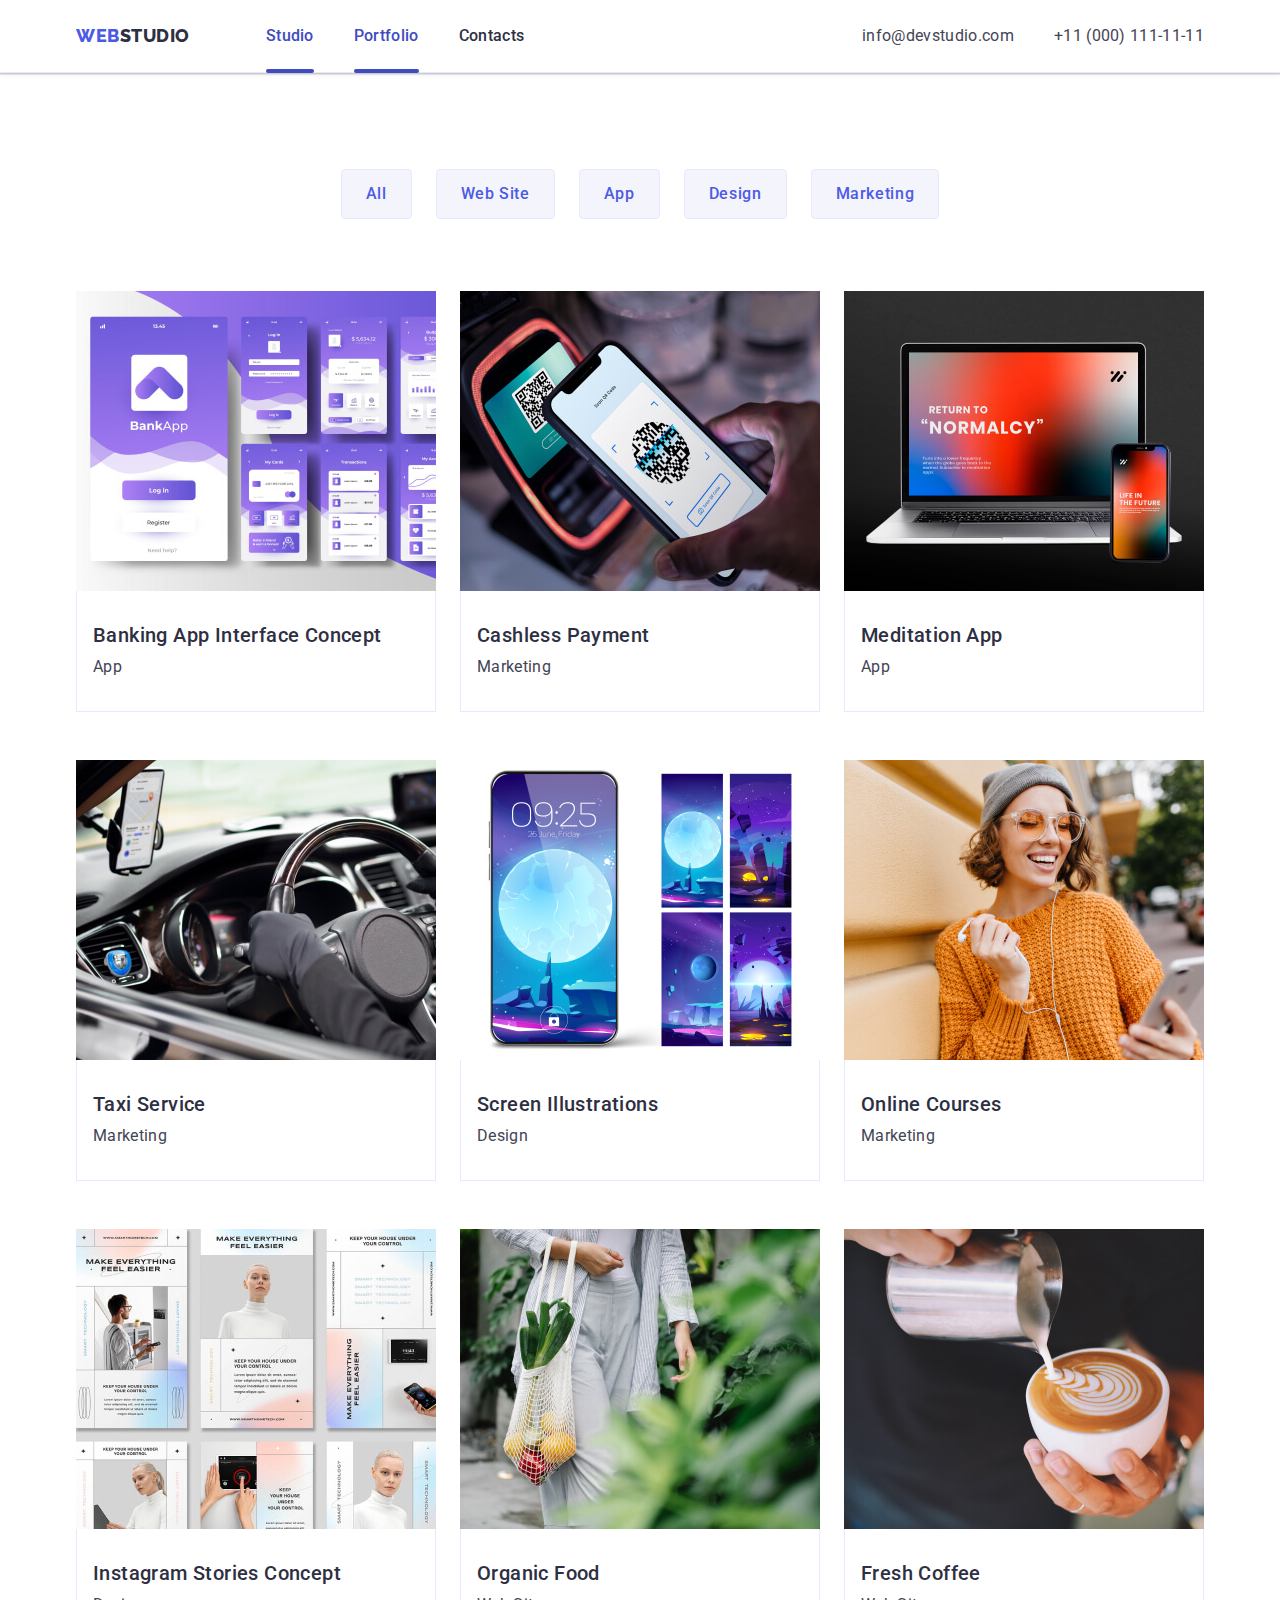
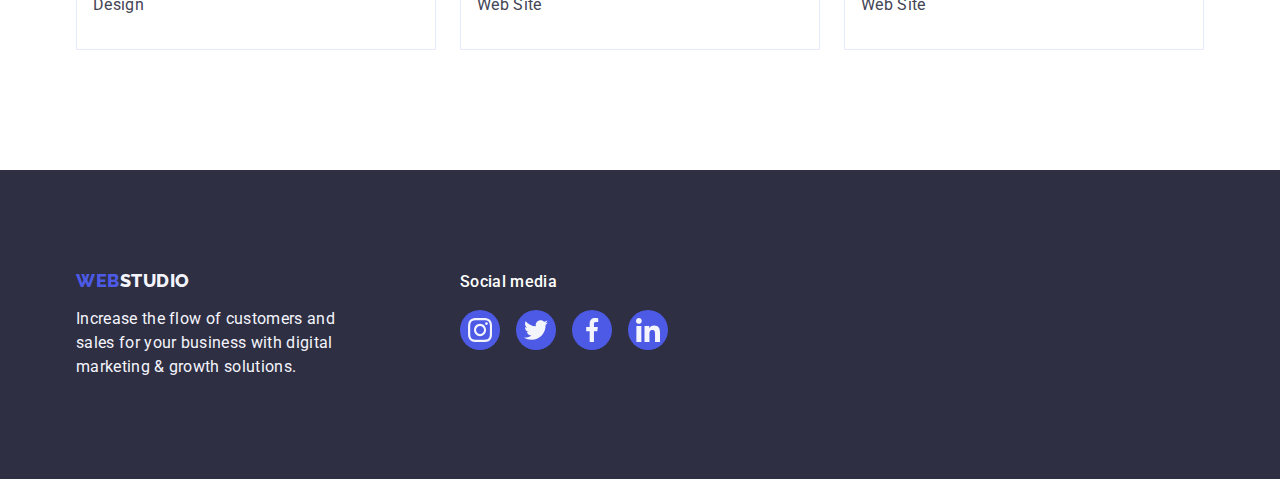
==== commit 125d6d9a: "Update portfolio.html" ====
--- a/portfolio.html
+++ b/portfolio.html
@@ -29,7 +29,7 @@
           <!-- Menu navigation -->
           <ul class="site-nav list">
             <li class="item">
-              <a class="link but" href="./index.html">Studio</a>
+              <a class="link but current" href="./index.html">Studio</a>
             </li>
             <li class="item">
               <a class="link but current" href="./portfolio.html">Portfolio</a>
--- a/css/style.css
+++ b/css/style.css
@@ -248,7 +248,6 @@
   color: var(--text-color);
   font-weight: 400;
   line-height: 1.5;
-  margin-bottom: 8px;
 }
 
 .list.qua {
@@ -323,6 +322,14 @@
   padding-bottom: 120px;
   padding-top: 120px;
 }
+
+.team-container .section-text {
+  color: var(--text-color);
+  font-weight: 400;
+  line-height: 1.5;
+  margin-bottom: 8px;
+}
+
 .section-qualities,
 .section-name {
   color: var(--title-color);
@@ -641,8 +648,8 @@
   background-color: var(--blue-text-color);
 
   transform: translateY(100%);
-
-  transition: transform 250ms cubic-bezier(0.4, 0, 0.2, 1);
+  transition: transform 250ms cubic-bezier(0.4, 0, 0.2, 1),
+    opacity 250ms cubic-bezier(0.4, 0, 0.2, 1);
 }
 .link:hover .portfolio-overlay-text,
 .link:focus .portfolio-overlay-text {
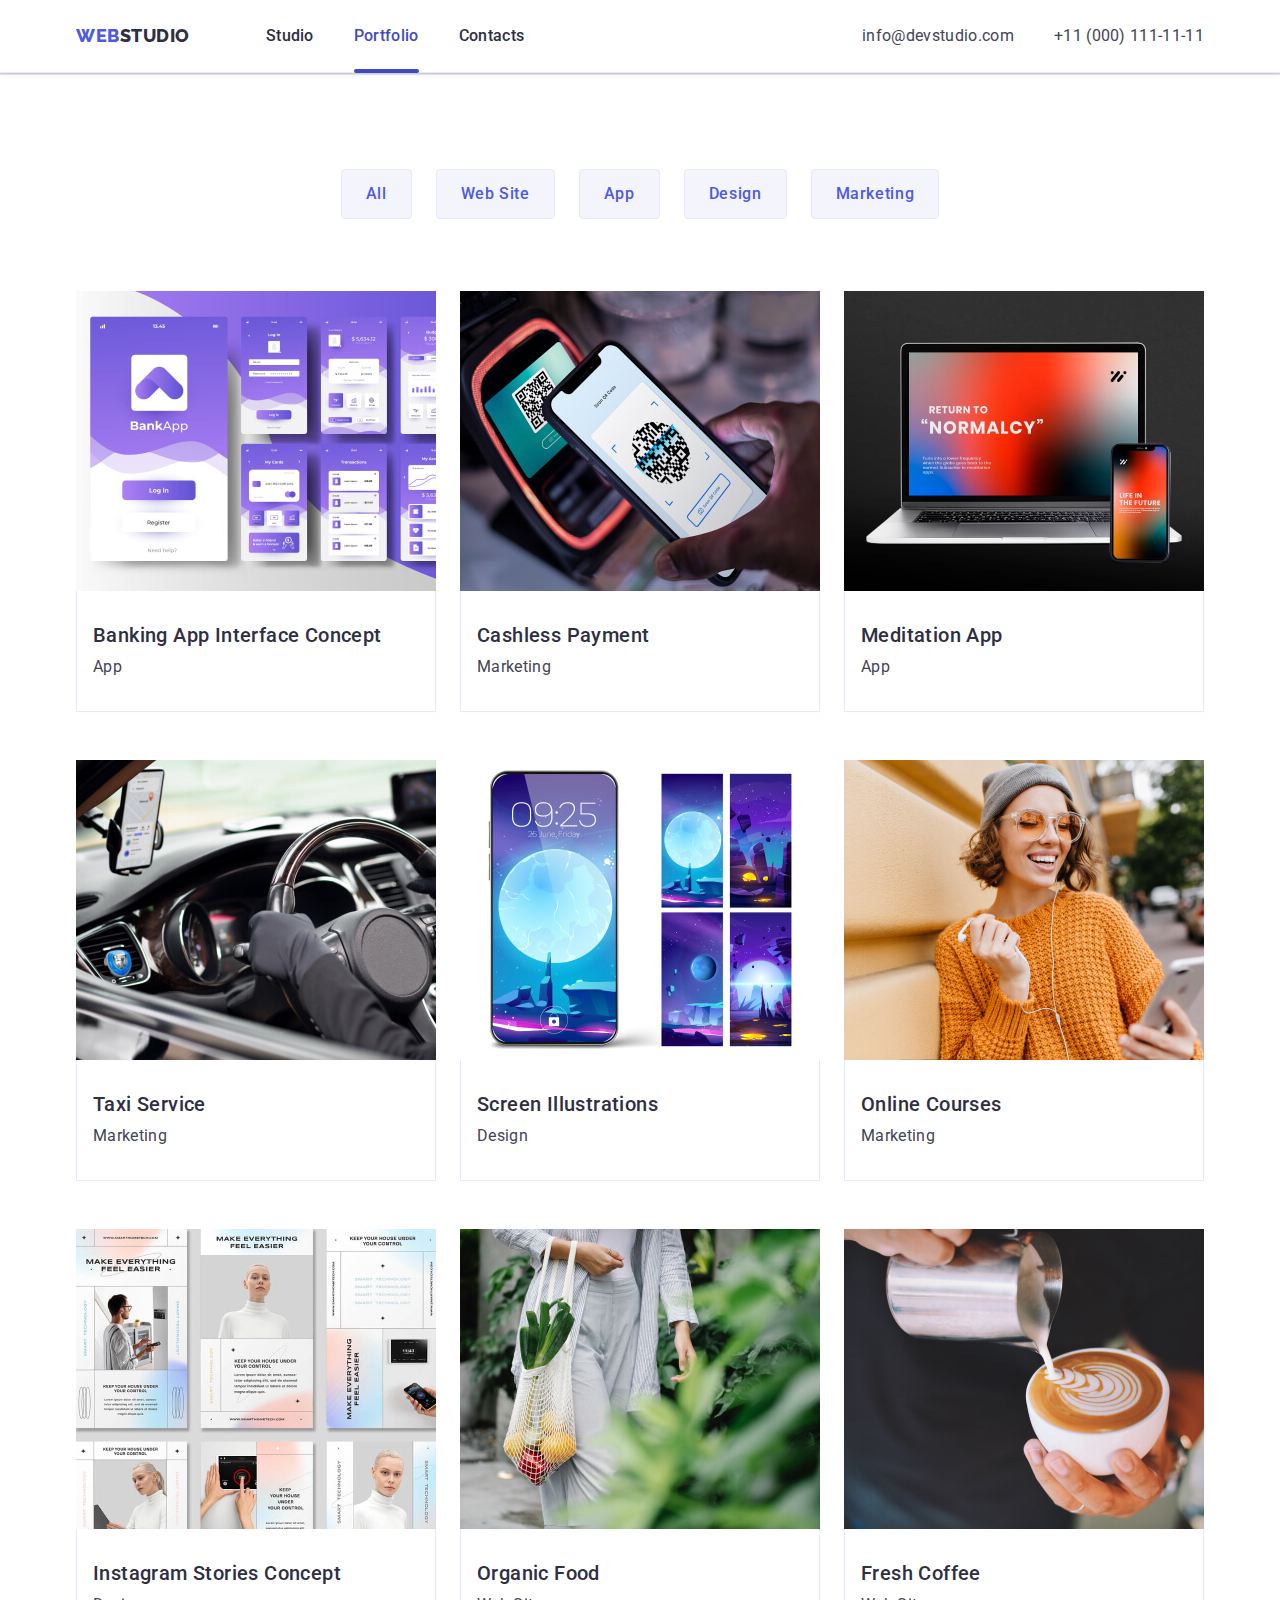
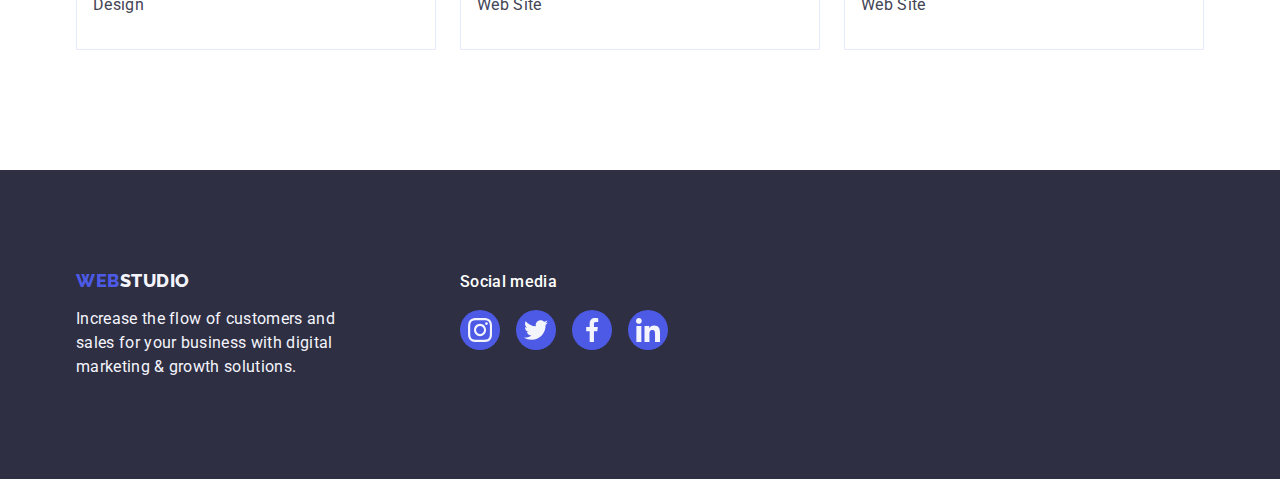
==== commit a7255d5e: "Update portfolio.html" ====
--- a/portfolio.html
+++ b/portfolio.html
@@ -29,7 +29,7 @@
           <!-- Menu navigation -->
           <ul class="site-nav list">
             <li class="item">
-              <a class="link but current" href="./index.html">Studio</a>
+              <a class="link but" href="./index.html">Studio</a>
             </li>
             <li class="item">
               <a class="link but current" href="./portfolio.html">Portfolio</a>
--- a/css/style.css
+++ b/css/style.css
@@ -638,7 +638,6 @@
   line-height: 1.5;
   font-weight: 400;
   padding: 40px 32px;
-  opacity: 0;
 
   position: absolute;
   left: 0;
@@ -648,11 +647,9 @@
   background-color: var(--blue-text-color);
 
   transform: translateY(100%);
-  transition: transform 250ms cubic-bezier(0.4, 0, 0.2, 1),
-    opacity 250ms cubic-bezier(0.4, 0, 0.2, 1);
+  transition: transform 250ms cubic-bezier(0.4, 0, 0.2, 1);
 }
 .link:hover .portfolio-overlay-text,
 .link:focus .portfolio-overlay-text {
   transform: translateY(0%);
-  opacity: 1;
-}
+}
